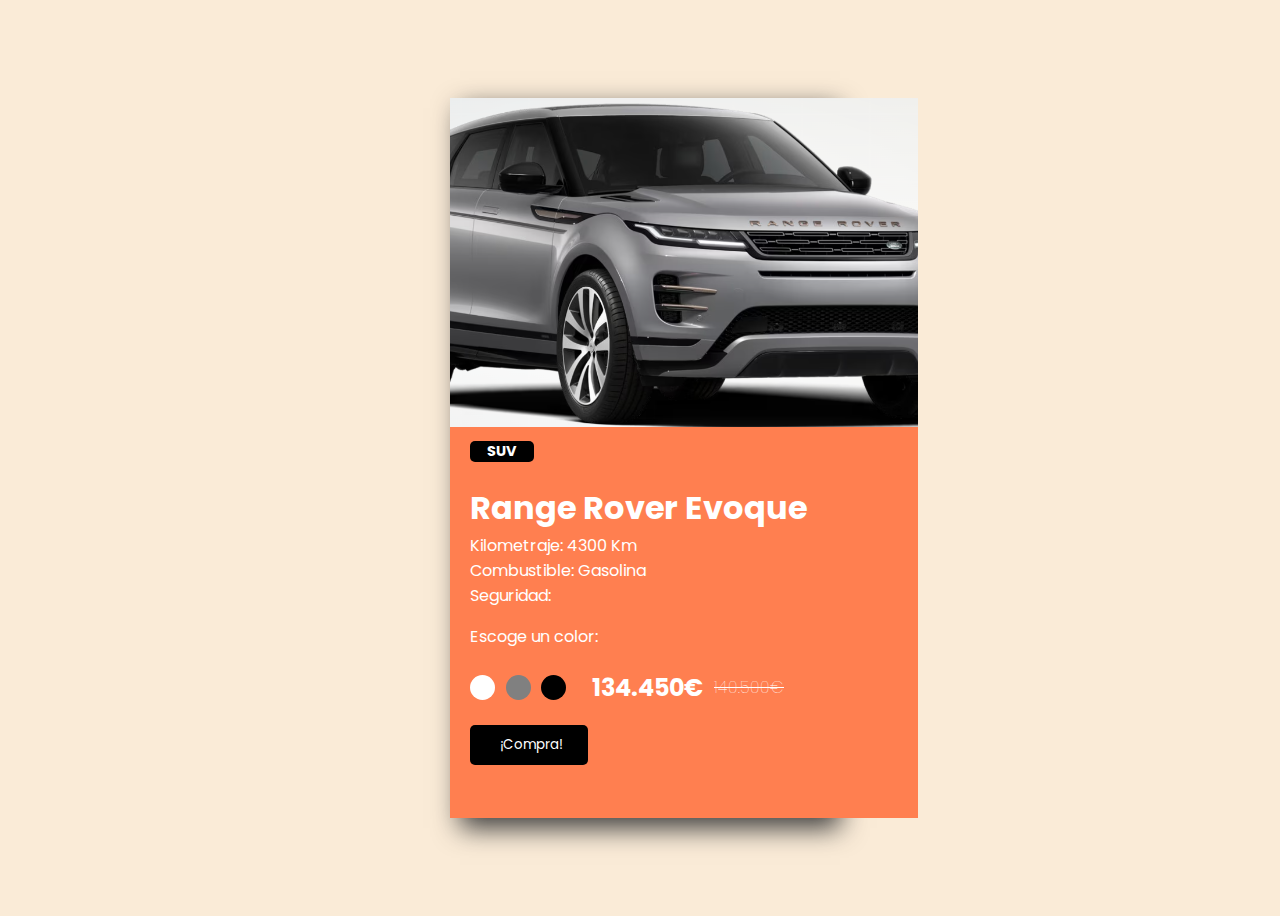
==== JS/pr3-js-lb/index.html @ 6f25bf18 "added js exercise" ====
<!DOCTYPE html>
<html lang="en">
  <head>
    <meta charset="UTF-8" />
    <meta http-equiv="X-UA-Compatible" content="IE=edge" />
    <meta name="viewport" content="width=device-width, initial-scale=1.0" />
    <link
      rel="stylesheet"
      href="https://cdnjs.cloudflare.com/ajax/libs/font-awesome/6.1.2/css/all.min.css"
      integrity="sha512-1sCRPdkRXhBV2PBLUdRb4tMg1w2YPf37qatUFeS7zlBy7jJI8Lf4VHwWfZZfpXtYSLy85pkm9GaYVYMfw5BC1A=="
      crossorigin="anonymous"
      referrerpolicy="no-referrer"
    />
    <link rel="preconnect" href="https://fonts.gstatic.com" crossorigin />
    <link
      href="https://fonts.googleapis.com/css2?family=Poppins:wght@400;500;700&display=swap"
      rel="stylesheet"
    />
    <link rel="stylesheet" href="styles/style.css" />
    <title>Práctica del DOM</title>
  </head>
  <body>
    <div class="product-card">
      <div class="product-image">
      </div>
      <div class="product-description">
        <h3 class="tag">SUV</h3>
        <h1 class="product-title">Range Rover Evoque</h1>
        <p class="product-details">
          <span class="mileage">
            <span ><i class="fa-solid fa-car"></i></span>
            Kilometraje: 4300 Km
          </span>
          <span class="fuel">
            <span ><i class="fa-solid fa-gas-pump"></i></span>
            Combustible: Gasolina
          </span>
          <span class="safety">
            <span ><i class="fa-solid fa-shield"></i></span>
            Seguridad:
            <span class="stars">
              <i class="fa-solid fa-star"></i>
              <i class="fa-solid fa-star"></i>
              <i class="fa-solid fa-star"></i>
              <i class="fa-solid fa-star"></i>
              <i class="fa-solid fa-star"></i>
            </span>
          </span>
        </p>
        <p>Escoge un color:</p>
        <div class="colors-price">
          <div class="colors">
            <span class="white"></span>
            <span class="gray"></span>
            <span class="black"></span>
          </div>
          <div class="pricing">
            <h2 class="new-price">134.450€</h2>
            <h4 class="old-price"><s>140.500€</s></h4>
          </div>
        </div>
        <button id="button">
          <span style="font-size: 1em; color: white">
            <i class="fa-solid fa-cart-shopping"></i>
          </span>
          <span class="button-text">¡Compra!</span>
        </button>
      </div>
    </div>
  </body>
</html>
---- JS/pr3-js-lb/styles/style.css ----
* {
    font-family: "Poppins", sans-serif;
  }
  
  body {
    height: 100vh;
    display: flex;
    justify-content: center;
    align-items: center;
    overflow-y: hidden;
    background-color: antiquewhite;
  }

  /* etiqueta producto */
.tag {
    font-size: 0.9rem;
    background-color: black;
    border-radius: 5px;
    width: 4rem;
    display: flex;
    justify-content: center;
    color: #fff;
  }
  
  /* producto*/
  .product-title {
    font-size: 2rem;
    font-weight: 700;
  }
  
  .product-card {
    background: #fff;
    display: grid;
    grid-template-rows: 55% 45%;
    height: 80%;
    width: 30%;
    box-shadow: 10px 10px 25px 0px #3c3c3c;
  }
  
  .product-image {
    background-image: url("../public/img/evoque-grey.png");
    background-position: center;
    background-repeat: no-repeat;
    background-size: cover;
    padding: 40px 10px;
    width: 28rem;
    height: 66%;
  }
  
  .product-description {
    background-color: coral;
    color: #fff;
    padding-left: 20px;
    margin-top: -67px;
  }
  
  .product-details {
    display: flex;
    flex-direction: column;
    margin-top: -20px;
  }
  
  .product-image img {
    width: 28rem;
  }
  
  .stars {
    color: yellow;
    font-size: 1em;
  }

  /* colores */
.colors-price {
    display: flex;
    align-items: center;
    width: 70%;
    justify-content: space-between;
    margin-top: -15px;
  }
  
  .colors {
    display: flex;
    width: 6rem;
    justify-content: space-between;
    cursor: pointer;
  }
  
  .white {
    background: white;
    width: 25px;
    height: 25px;
    border-radius: 50%;
  }
  
  .gray {
    background: gray;
    width: 25px;
    height: 25px;
    border-radius: 50%;
  }
  
  .black {
    background: black;
    width: 25px;
    height: 25px;
    border-radius: 50%;
  }
  
  .pricing {
    display: flex;
    width: 12rem;
    justify-content: space-between;
    align-items: center;
  }
  
  .old-price {
    font-weight: 100;
  }

  /* botones */
button {
    cursor: pointer;
  }
  
  #button {
    background-color: #000;
    padding: 10px 25px;
    border: none;
    border-radius: 5px;
  }
  
  button white-button {
    background-color: #fff;
  }
  
  .button-text {
    color: #fff;
    margin-left: 5px;
  }
  
  .feedback {
    display: none;
    padding: 10px 25px;
    border: none;
    border-radius: 5px;
  }
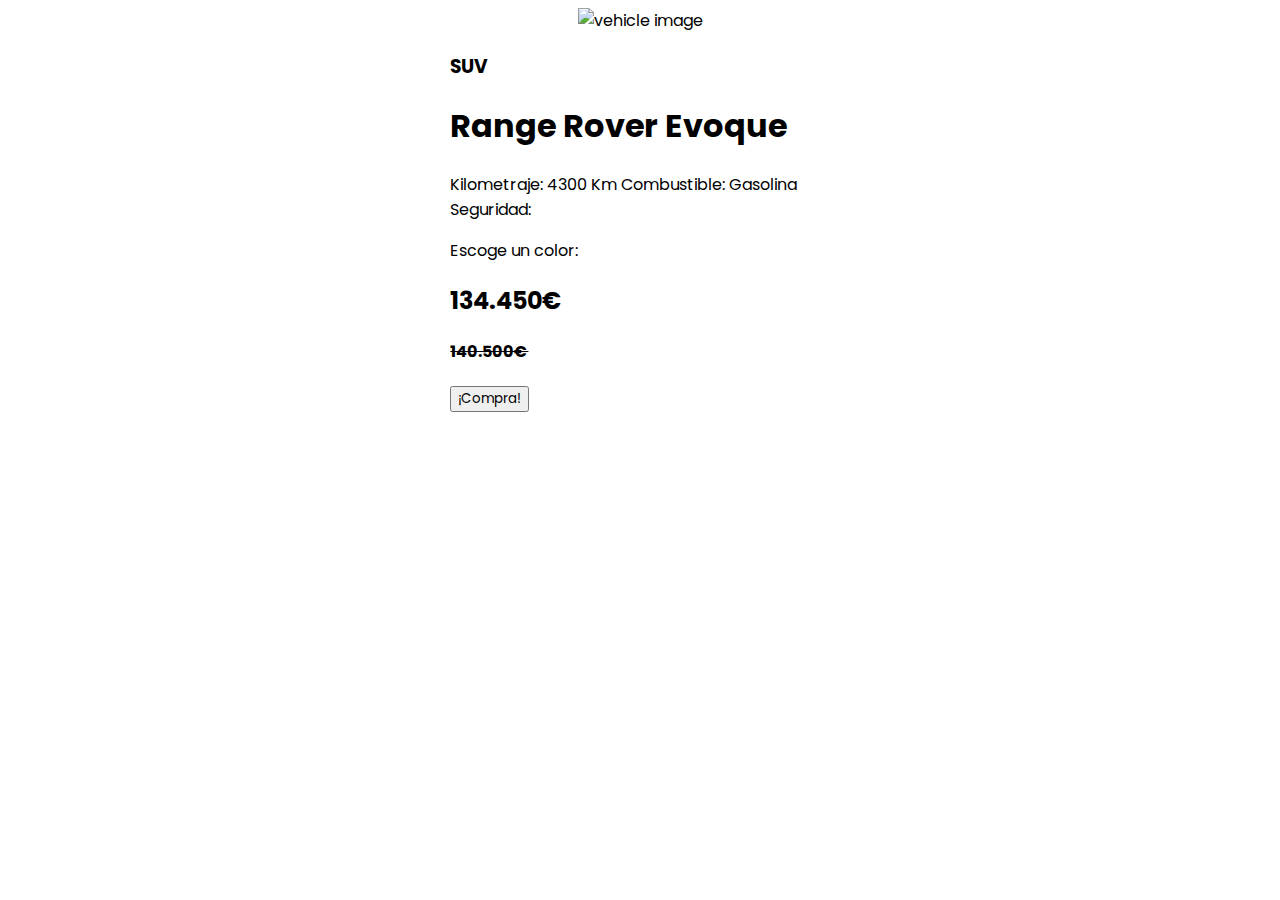
==== commit b384f2ef: "first CSS changes" ====
--- a/JS/pr3-js-lb/index.html
+++ b/JS/pr3-js-lb/index.html
@@ -1,71 +1,80 @@
 <!DOCTYPE html>
 <html lang="en">
-  <head>
-    <meta charset="UTF-8" />
-    <meta http-equiv="X-UA-Compatible" content="IE=edge" />
-    <meta name="viewport" content="width=device-width, initial-scale=1.0" />
-    <link
-      rel="stylesheet"
-      href="https://cdnjs.cloudflare.com/ajax/libs/font-awesome/6.1.2/css/all.min.css"
-      integrity="sha512-1sCRPdkRXhBV2PBLUdRb4tMg1w2YPf37qatUFeS7zlBy7jJI8Lf4VHwWfZZfpXtYSLy85pkm9GaYVYMfw5BC1A=="
-      crossorigin="anonymous"
-      referrerpolicy="no-referrer"
-    />
-    <link rel="preconnect" href="https://fonts.gstatic.com" crossorigin />
-    <link
-      href="https://fonts.googleapis.com/css2?family=Poppins:wght@400;500;700&display=swap"
-      rel="stylesheet"
-    />
-    <link rel="stylesheet" href="styles/style.css" />
-    <title>Práctica del DOM</title>
-  </head>
-  <body>
-    <div class="product-card">
-      <div class="product-image">
+
+<head>
+  <meta charset="UTF-8" />
+  <meta http-equiv="X-UA-Compatible" content="IE=edge" />
+  <meta name="viewport" content="width=device-width, initial-scale=1.0" />
+  <link rel="stylesheet" href="https://cdnjs.cloudflare.com/ajax/libs/font-awesome/6.1.2/css/all.min.css"
+    integrity="sha512-1sCRPdkRXhBV2PBLUdRb4tMg1w2YPf37qatUFeS7zlBy7jJI8Lf4VHwWfZZfpXtYSLy85pkm9GaYVYMfw5BC1A=="
+    crossorigin="anonymous" referrerpolicy="no-referrer" />
+  <link rel="preconnect" href="https://fonts.gstatic.com" crossorigin />
+  <link href="https://fonts.googleapis.com/css2?family=Poppins:wght@400;500;700&display=swap" rel="stylesheet" />
+  <link rel="stylesheet" href="styles/style2.css" />
+  <title>Práctica del DOM</title>
+</head>
+
+<body>
+  <div class="product-card">
+    <img class="product-image" src="/public/img/evoque-grey.png" alt="vehicle image">
+
+    <div class="product-description">
+      <h3 class="tag">SUV</h3>
+      
+      <h1 class="product-title">Range Rover Evoque</h1>
+      
+      <p class="product-details">  
+        <span class="mileage">
+          <span><i class="fa-solid fa-car"></i></span>
+          
+          Kilometraje: 4300 Km
+        </span>
+        
+        <span class="fuel">
+          <span><i class="fa-solid fa-gas-pump"></i></span>
+        
+          Combustible: Gasolina        
+        </span>
+        
+        <span class="safety">
+          <span><i class="fa-solid fa-shield"></i></span>
+          
+          Seguridad:
+        
+          <span class="stars">
+            <i class="fa-solid fa-star"></i>
+            <i class="fa-solid fa-star"></i>
+            <i class="fa-solid fa-star"></i>
+            <i class="fa-solid fa-star"></i>
+            <i class="fa-solid fa-star"></i>
+          </span>
+        </span>
+      </p>
+
+      <p>Escoge un color:</p>
+      
+      <div class="colors-price">      
+        <div class="colors">
+          <span class="white"></span>
+          <span class="gray"></span>
+          <span class="black"></span>
+        </div>
+      
+        <div class="pricing">
+          <h2 class="new-price">134.450€</h2>
+          <h4 class="old-price"><s>140.500€</s></h4>
+        </div>
       </div>
-      <div class="product-description">
-        <h3 class="tag">SUV</h3>
-        <h1 class="product-title">Range Rover Evoque</h1>
-        <p class="product-details">
-          <span class="mileage">
-            <span ><i class="fa-solid fa-car"></i></span>
-            Kilometraje: 4300 Km
-          </span>
-          <span class="fuel">
-            <span ><i class="fa-solid fa-gas-pump"></i></span>
-            Combustible: Gasolina
-          </span>
-          <span class="safety">
-            <span ><i class="fa-solid fa-shield"></i></span>
-            Seguridad:
-            <span class="stars">
-              <i class="fa-solid fa-star"></i>
-              <i class="fa-solid fa-star"></i>
-              <i class="fa-solid fa-star"></i>
-              <i class="fa-solid fa-star"></i>
-              <i class="fa-solid fa-star"></i>
-            </span>
-          </span>
-        </p>
-        <p>Escoge un color:</p>
-        <div class="colors-price">
-          <div class="colors">
-            <span class="white"></span>
-            <span class="gray"></span>
-            <span class="black"></span>
-          </div>
-          <div class="pricing">
-            <h2 class="new-price">134.450€</h2>
-            <h4 class="old-price"><s>140.500€</s></h4>
-          </div>
-        </div>
-        <button id="button">
-          <span style="font-size: 1em; color: white">
-            <i class="fa-solid fa-cart-shopping"></i>
-          </span>
-          <span class="button-text">¡Compra!</span>
-        </button>
-      </div>
+      
+      <button id="button">
+        <span style="font-size: 1em; color: white">
+          <i class="fa-solid fa-cart-shopping"></i>
+        </span>
+      
+        <span class="button-text">¡Compra!</span>
+      </button>
     </div>
-  </body>
+  </div>
+</body>
+
 </html>--- a/JS/pr3-js-lb/styles/style2.css
+++ b/JS/pr3-js-lb/styles/style2.css
@@ -0,0 +1,28 @@
+* {
+    font-family: "Poppins", sans-serif;
+}
+
+body {
+    display: flex;
+    flex-wrap: wrap;
+    justify-content: center;
+    align-content: center;
+}
+
+.product-card {
+    display: flex;
+    flex-direction: column;
+    align-items: center;
+    justify-items: center;
+    width: 30%;
+}
+
+img {
+    max-width: 100%;
+    max-height: 100%;
+    width: auto;
+    height: auto;    
+}
+
+
+
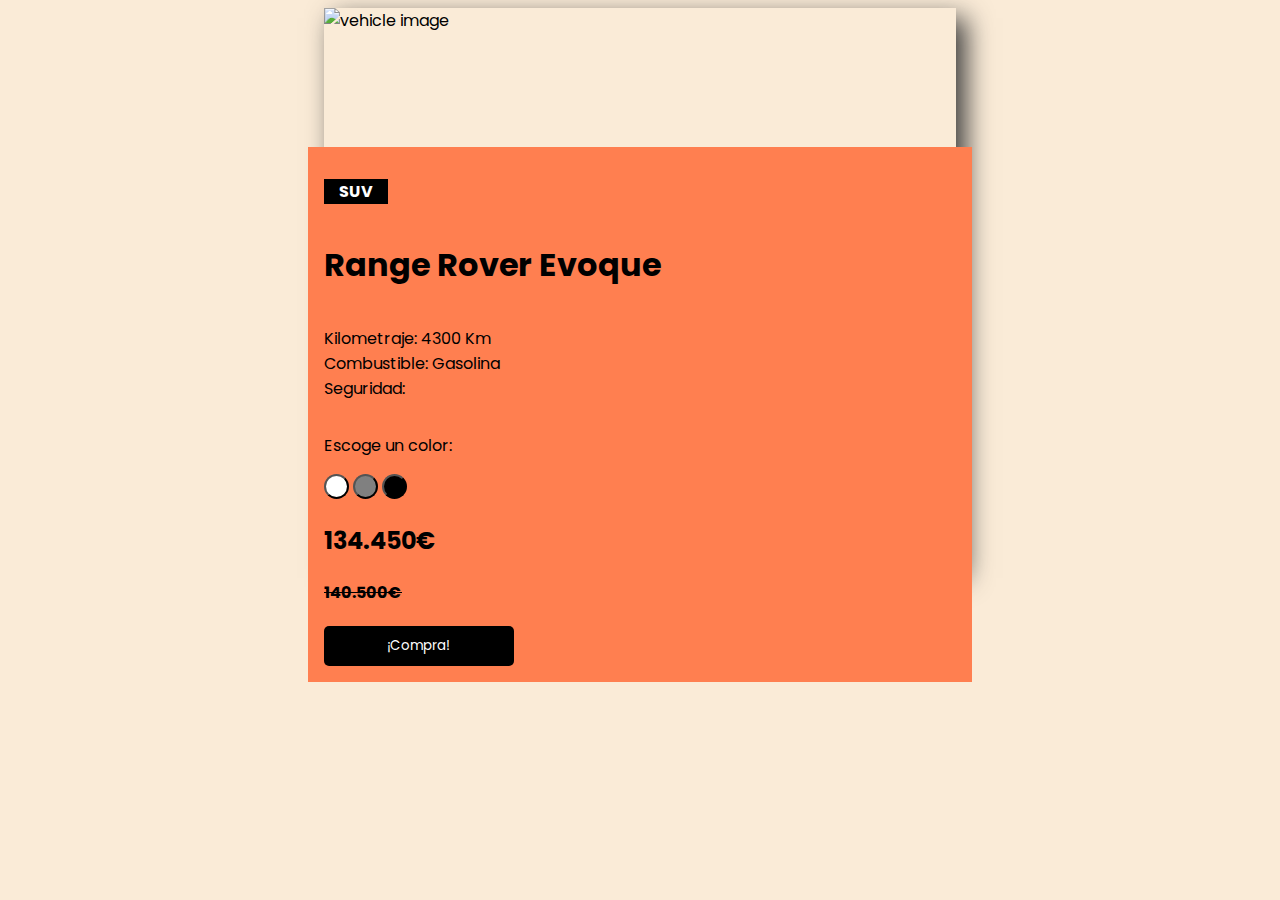
==== commit c3e93836: "First responsive implementation" ====
--- a/JS/pr3-js-lb/index.html
+++ b/JS/pr3-js-lb/index.html
@@ -55,9 +55,9 @@
       
       <div class="colors-price">      
         <div class="colors">
-          <span class="white"></span>
-          <span class="gray"></span>
-          <span class="black"></span>
+          <button class="button white"></button>
+          <button class="button grey"></button>
+          <button class="button black"></button>
         </div>
       
         <div class="pricing">
@@ -66,7 +66,7 @@
         </div>
       </div>
       
-      <button id="button">
+      <button id="shop-button">
         <span style="font-size: 1em; color: white">
           <i class="fa-solid fa-cart-shopping"></i>
         </span>
--- a/JS/pr3-js-lb/styles/style2.css
+++ b/JS/pr3-js-lb/styles/style2.css
@@ -4,25 +4,88 @@
 
 body {
     display: flex;
-    flex-wrap: wrap;
-    justify-content: center;
-    align-content: center;
+    /* flex-wrap: wrap; */
+    justify-content: space-around;
+    /* align-content: center; */
+    background-color: antiquewhite;
 }
 
 .product-card {
-    display: flex;
-    flex-direction: column;
+    width: 50%;
+    display: grid;
+    grid-template-rows: 45% 55%;
     align-items: center;
     justify-items: center;
-    width: 30%;
+    box-shadow: 10px 10px 25px 0px #3c3c3c;
 }
 
 img {
-    max-width: 100%;
-    max-height: 100%;
-    width: auto;
-    height: auto;    
+    /* max-width: 100%;
+    max-height: 100%; */
+    width: 100%;
+    height: 100%;    
+}
+
+.product-description {
+    display: flex;
+    flex-direction: column;
+    width: 100%;
+    background-color: coral;
+    padding: 1em;
 }
 
 
 
+.tag {
+    font-size: 1em;
+    background-color: black;
+    width: 4rem;
+    display: flex;
+    justify-content: center;
+    color: white;
+}
+
+.product-title {
+    font-size: 2em;
+}
+
+.product-details {
+    display: flex;
+    flex-direction: column;
+}
+
+.stars {
+    color: yellow;
+    font-size: 1em;
+}
+
+button {
+    cursor: pointer;
+}
+
+.button {
+  width: 25px;
+  height: 25px;
+  border-radius: 50%;
+}
+
+#shop-button {
+  background-color: black;
+  padding: 10px 25px;
+  border: none;
+  border-radius: 5px;
+  width: 30%;
+  color: white;
+}
+
+.white {
+    background: white;
+}
+
+.grey {
+    background: grey;
+}
+
+.black {
+    background: black;
+}
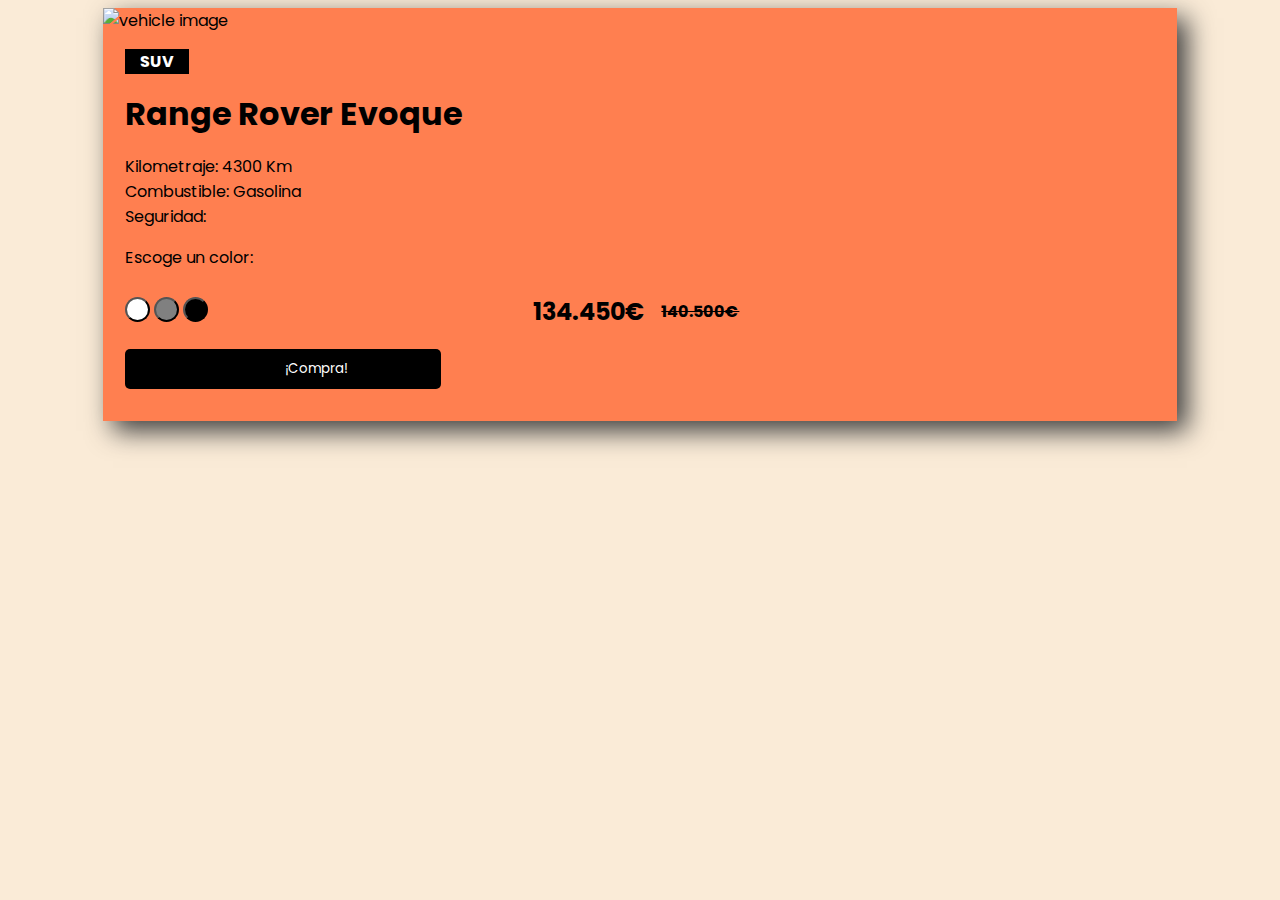
==== commit 4c0f5c1c: "First solution" ====
--- a/JS/pr3-js-lb/index.html
+++ b/JS/pr3-js-lb/index.html
@@ -10,7 +10,7 @@
     crossorigin="anonymous" referrerpolicy="no-referrer" />
   <link rel="preconnect" href="https://fonts.gstatic.com" crossorigin />
   <link href="https://fonts.googleapis.com/css2?family=Poppins:wght@400;500;700&display=swap" rel="stylesheet" />
-  <link rel="stylesheet" href="styles/style2.css" />
+  <link rel="stylesheet" href="styles/style3.css" />
   <title>Práctica del DOM</title>
 </head>
 
@@ -51,7 +51,7 @@
         </span>
       </p>
 
-      <p>Escoge un color:</p>
+      <p class="pick-color">Escoge un color:</p>
       
       <div class="colors-price">      
         <div class="colors">
--- a/JS/pr3-js-lb/styles/style3.css
+++ b/JS/pr3-js-lb/styles/style3.css
@@ -0,0 +1,154 @@
+* {
+    font-family: "Poppins", sans-serif;
+}
+
+body {
+    display: flex;
+    justify-content: center;
+    align-content: space-around;
+    background-color: antiquewhite;
+    overflow-y: hidden;
+}
+
+/* @media screen and (max-height: 810px) {
+    body {
+        overflow-y: visible;
+    }
+} */
+
+.product-card {
+    width: 35%;
+    height: 70%;
+    display: flex;
+    flex-direction: column;
+    box-shadow: 10px 10px 25px 0px #3c3c3c;
+    background-color: coral;
+}
+
+@media screen, (max-width: 600px), (max-height: 700px){
+    .product-card {
+        width: 85%;
+        height: 60%;
+    }
+}
+
+img {
+    max-width: 100%;
+    max-height: 100%;
+    width: auto;
+    height: auto;
+}
+
+.product-description {
+    padding-left: 1.4em;
+    padding-bottom: 2em;
+    width: auto;
+}
+
+.tag {
+    font-size: 1em;
+    background-color: black;
+    width: 4rem;
+    display: flex;
+    justify-content: center;
+    color: white;
+}
+
+.product-title {
+    margin: 0px;
+}
+
+@media screen and (max-width: 340px) {
+    .product-title, .new-price {
+        font-size: 1em;
+    }
+
+    .product-description {
+        padding: 0em;
+    }
+}
+
+.product-details {
+    display: flex;
+    flex-wrap: wrap;
+    flex-direction: column;
+}
+
+.pick-color {
+    margin-block: 0.25em;
+}
+
+.colors-price {
+    display: flex;
+    flex-wrap: wrap;
+    width: 60%;
+    justify-content: space-between;
+    justify-items: left;
+    align-items: center;
+}
+
+.pricing {
+    display: flex;
+    flex-wrap: wrap;
+    width: 15em;
+    justify-content: space-evenly;
+    align-items: center;
+}
+
+.stars {
+    color: yellow;
+    font-size: 1em;
+}
+
+button {
+    cursor: pointer;
+}
+
+.button {
+  width: 25px;
+  height: 25px;
+  border-radius: 50%;
+}
+
+#shop-button {
+  display: flex;
+  background-color: black;
+  padding: 10px 25px;
+  border: none;
+  border-radius: 5px;
+  width: 30%;
+  color: white;
+  justify-content: space-evenly;
+}
+
+@media screen and (max-width: 1150px) {
+    #shop-button {
+        padding: 10px;
+    }
+}
+
+@media screen and (max-width: 950px) {
+    #shop-button {
+        width: 45%;
+        padding: 10px;
+    }
+}
+
+@media screen and (max-width: 250px) {
+    #shop-button {
+        width: 100%;
+        padding: 10px;
+    }
+}
+
+.white {
+    background: white;
+}
+
+.grey {
+    background: grey;
+}
+
+.black {
+    background: black;
+}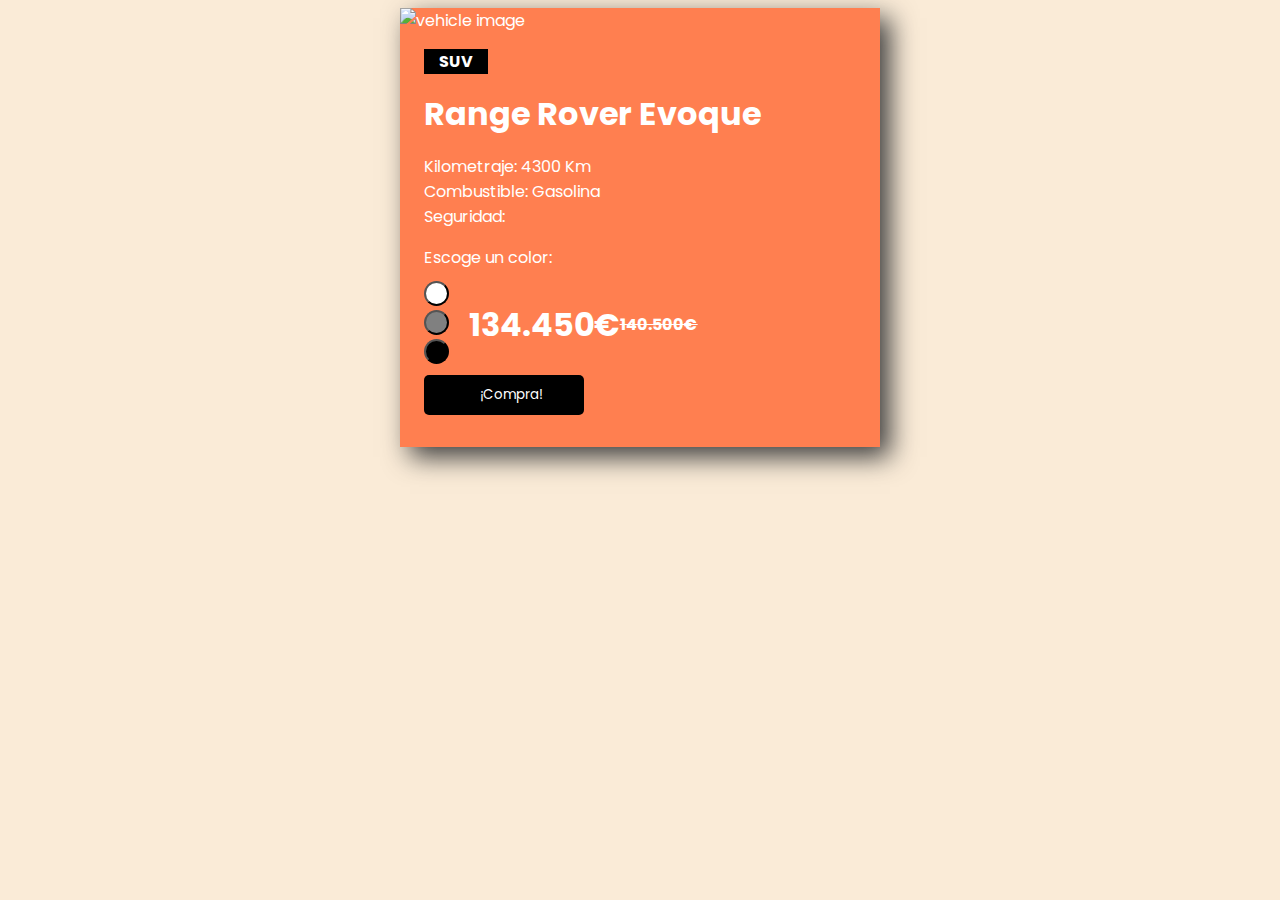
==== commit 45cfd594: "Minor fixes and scripting" ====
--- a/JS/pr3-js-lb/index.html
+++ b/JS/pr3-js-lb/index.html
@@ -11,6 +11,7 @@
   <link rel="preconnect" href="https://fonts.gstatic.com" crossorigin />
   <link href="https://fonts.googleapis.com/css2?family=Poppins:wght@400;500;700&display=swap" rel="stylesheet" />
   <link rel="stylesheet" href="styles/style3.css" />
+  <script src="/src/script.js" async></script>
   <title>Práctica del DOM</title>
 </head>
 
--- a/JS/pr3-js-lb/styles/style3.css
+++ b/JS/pr3-js-lb/styles/style3.css
@@ -1,34 +1,48 @@
 * {
     font-family: "Poppins", sans-serif;
+    color: white;
 }
 
 body {
+    /* height: 100vh; */
     display: flex;
     justify-content: center;
-    align-content: space-around;
+    align-content: center;
     background-color: antiquewhite;
-    overflow-y: hidden;
 }
 
-/* @media screen and (max-height: 810px) {
+@media screen and (min-width: 180px) {
     body {
-        overflow-y: visible;
+        overflow-y: hidden;
     }
-} */
+}
 
 .product-card {
-    width: 35%;
-    height: 70%;
+    width: 90%;
+    height: 50%;
     display: flex;
     flex-direction: column;
     box-shadow: 10px 10px 25px 0px #3c3c3c;
     background-color: coral;
 }
 
-@media screen, (max-width: 600px), (max-height: 700px){
+@media screen and (min-width: 420px) and (min-height: 500px){
     .product-card {
-        width: 85%;
+        width: 65%;
+        height: 55%;
+    }
+}
+
+@media screen and (min-width: 540px) and (min-height: 600px){
+    .product-card {
+        width: 50%;
         height: 60%;
+    }
+}
+
+@media screen and (min-width: 880px) and (min-height: 600px){
+    .product-card {
+        width: 30rem;
     }
 }
 
@@ -40,9 +54,8 @@
 }
 
 .product-description {
-    padding-left: 1.4em;
-    padding-bottom: 2em;
-    width: auto;
+    padding-left: 1em;
+    padding-bottom: 1em;
 }
 
 .tag {
@@ -55,16 +68,23 @@
 }
 
 .product-title {
+    font-size: 1em;
     margin: 0px;
 }
 
-@media screen and (max-width: 340px) {
+.new-price {
+    font-size: 1em;
+}
+
+@media screen and (min-width: 340px) {
     .product-title, .new-price {
-        font-size: 1em;
+        font-size: 2em;
     }
 
     .product-description {
-        padding: 0em;
+        padding-left: 1.5em;
+        padding-bottom: 2em;
+        width: auto;
     }
 }
 
@@ -95,6 +115,30 @@
     align-items: center;
 }
 
+/* @media screen and (min-width:350px) {
+    .colors-price {
+        width: 18rem;
+        flex-wrap: nowrap;
+    }
+
+    .pricing {
+        flex-wrap: nowrap;
+        width: 8rem;
+    }
+} */
+
+@media screen and (min-width: 350px){
+    .pricing {
+        flex-wrap: nowrap;
+    }
+}
+
+@media screen and (min-width: 768px){
+    .colors-price {
+        flex-wrap: nowrap;
+    }
+}
+
 .stars {
     color: yellow;
     font-size: 1em;
@@ -113,42 +157,39 @@
 #shop-button {
   display: flex;
   background-color: black;
-  padding: 10px 25px;
+  padding: 10px;
   border: none;
   border-radius: 5px;
-  width: 30%;
+  width: 100%;
   color: white;
   justify-content: space-evenly;
 }
 
-@media screen and (max-width: 1150px) {
+@media screen and (min-width: 250px) {
     #shop-button {
-        padding: 10px;
+        width: 45%;
     }
 }
 
-@media screen and (max-width: 950px) {
+@media screen and (min-width: 540px) {
     #shop-button {
-        width: 45%;
-        padding: 10px;
-    }
-}
-
-@media screen and (max-width: 250px) {
-    #shop-button {
-        width: 100%;
-        padding: 10px;
+        width: 12em;
+        padding: 10px 25px;
     }
 }
 
 .white {
-    background: white;
+    background-color: white;
 }
 
 .grey {
-    background: grey;
+    background-color: grey;
 }
 
 .black {
-    background: black;
+    background-color: black;
+}
+
+.product-acquired {
+    padding-left: 1em;
 }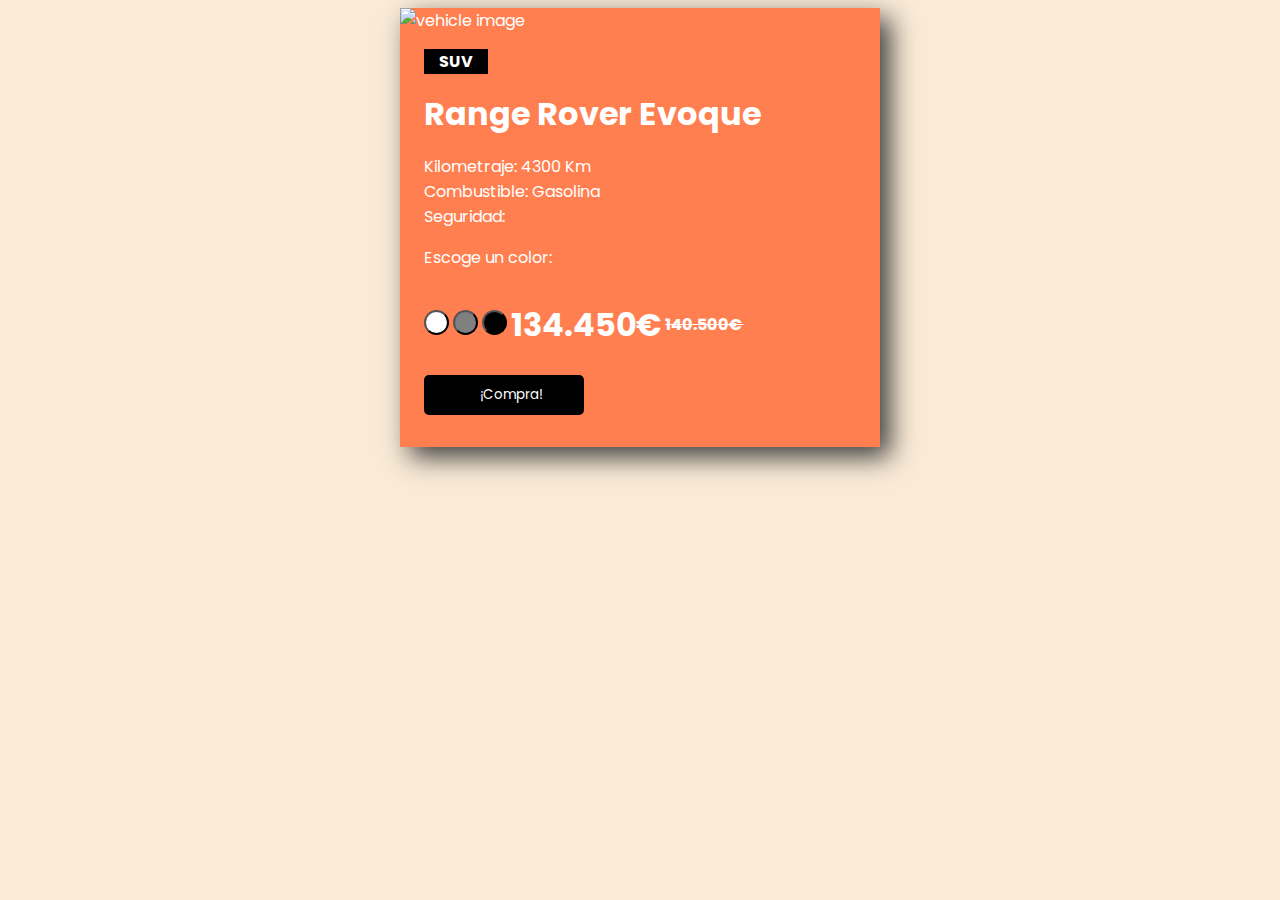
==== commit 6cd152bc: "Final fixes" ====
--- a/JS/pr3-js-lb/index.html
+++ b/JS/pr3-js-lb/index.html
@@ -10,7 +10,7 @@
     crossorigin="anonymous" referrerpolicy="no-referrer" />
   <link rel="preconnect" href="https://fonts.gstatic.com" crossorigin />
   <link href="https://fonts.googleapis.com/css2?family=Poppins:wght@400;500;700&display=swap" rel="stylesheet" />
-  <link rel="stylesheet" href="styles/style3.css" />
+  <link rel="stylesheet" href="styles/style_solution.css" />
   <script src="/src/script.js" async></script>
   <title>Práctica del DOM</title>
 </head>
--- a/JS/pr3-js-lb/styles/style_solution.css
+++ b/JS/pr3-js-lb/styles/style_solution.css
@@ -0,0 +1,199 @@
+* {
+    font-family: "Poppins", sans-serif; 
+}
+
+body {
+    /* height: 100vh; */
+    display: flex;
+    justify-content: center;
+    align-content: center;
+    background-color: antiquewhite;
+}
+
+@media screen and (min-width: 180px) {
+    body {
+        overflow-y: hidden;
+    }
+}
+
+.product-card {
+    width: 90%;
+    height: 50%;
+    display: flex;
+    flex-direction: column;
+    box-shadow: 10px 10px 25px 0px #3c3c3c;
+    background-color: coral;
+    color: white;
+}
+
+@media screen and (min-width: 420px) and (min-height: 500px){
+    .product-card {
+        width: 65%;
+        height: 55%;
+    }
+}
+
+@media screen and (min-width: 540px) and (min-height: 600px){
+    .product-card {
+        width: 50%;
+        height: 60%;
+    }
+}
+
+@media screen and (min-width: 880px) and (min-height: 600px){
+    .product-card {
+        width: 30rem;
+    }
+}
+
+img {
+    max-width: 100%;
+    max-height: 100%;
+    width: auto;
+    height: auto;
+}
+
+.product-description {
+    padding-left: 1em;
+    padding-bottom: 1em;
+}
+
+.tag {
+    font-size: 1em;
+    background-color: black;
+    width: 4rem;
+    display: flex;
+    justify-content: center;
+    color: white;
+}
+
+.product-title {
+    font-size: 1em;
+    margin: 0px;
+}
+
+.new-price {
+    font-size: 1em;
+}
+
+@media screen and (min-width: 340px) {
+    .product-title, .new-price {
+        font-size: 2em;
+    }
+
+    .product-description {
+        padding-left: 1.5em;
+        padding-bottom: 2em;
+        width: auto;
+    }
+}
+
+.product-details {
+    display: flex;
+    flex-wrap: wrap;
+    flex-direction: column;
+}
+
+.pick-color {
+    margin-block: 0.25em;
+}
+
+.colors-price {
+    display: flex;
+    flex-wrap: wrap;
+    width: 60%;
+    justify-content: space-between;
+    justify-items: left;
+    align-items: center;
+}
+
+.pricing {
+    display: flex;
+    flex-wrap: wrap;
+    width: 15em;
+    justify-content: space-evenly;
+    align-items: center;
+}
+
+/* @media screen and (min-width:350px) {
+    .colors-price {
+        width: 18rem;
+        flex-wrap: nowrap;
+    }
+
+    .pricing {
+        flex-wrap: nowrap;
+        width: 8rem;
+    }
+} */
+
+@media screen and (min-width: 350px){
+    .pricing {
+        flex-wrap: nowrap;
+    }
+}
+
+@media screen and (min-width: 768px){
+    .colors-price {
+       width: 95%;
+       justify-content: left;
+    }
+}
+
+.stars {
+    color: yellow;
+    font-size: 1em;
+}
+
+button {
+    cursor: pointer;
+}
+
+.button {
+  width: 25px;
+  height: 25px;
+  border-radius: 50%;
+}
+
+#shop-button {
+  display: flex;
+  background-color: black;
+  padding: 10px;
+  border: none;
+  border-radius: 5px;
+  width: 100%;
+  color: white;
+  justify-content: space-evenly;
+}
+
+@media screen and (min-width: 250px) {
+    #shop-button {
+        width: 45%;
+    }
+}
+
+@media screen and (min-width: 540px) {
+    #shop-button {
+        width: 12em;
+        padding: 10px 25px;
+    }
+}
+
+.white {
+    background-color: white;
+    color: black;
+}
+
+.grey {
+    background-color: grey;
+}
+
+.black {
+    background-color: black;
+}
+
+.product-acquired {
+    padding-left: 1em;
+    height: 12em;
+    align-content: center;
+}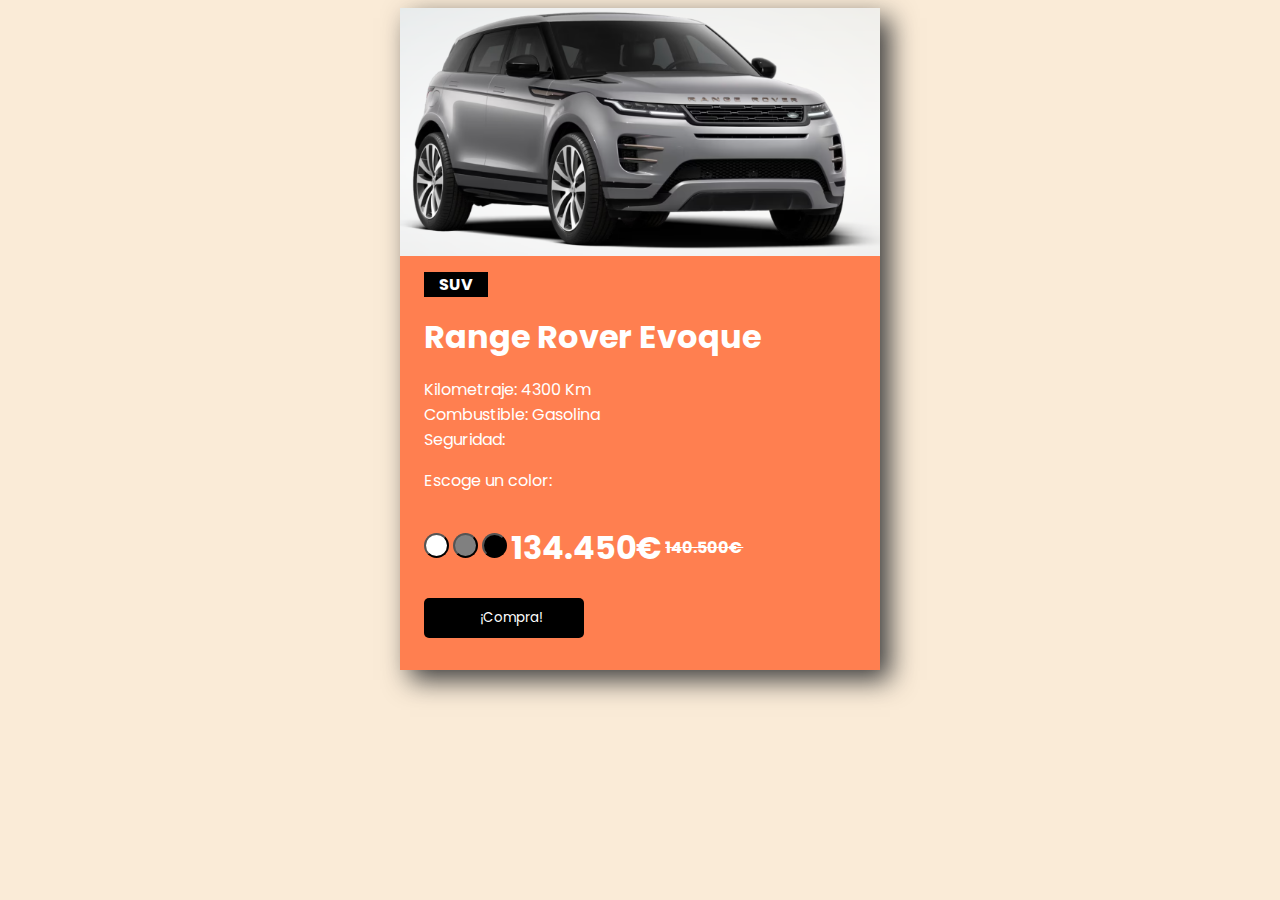
==== commit 83748880: "First exercise pract4" ====
--- a/JS/pr3-js-lb/index.html
+++ b/JS/pr3-js-lb/index.html
@@ -17,7 +17,7 @@
 
 <body>
   <div class="product-card">
-    <img class="product-image" src="/public/img/evoque-grey.png" alt="vehicle image">
+    <img class="product-image" src="public/img/evoque-grey.png" alt="vehicle image">
 
     <div class="product-description">
       <h3 class="tag">SUV</h3>
